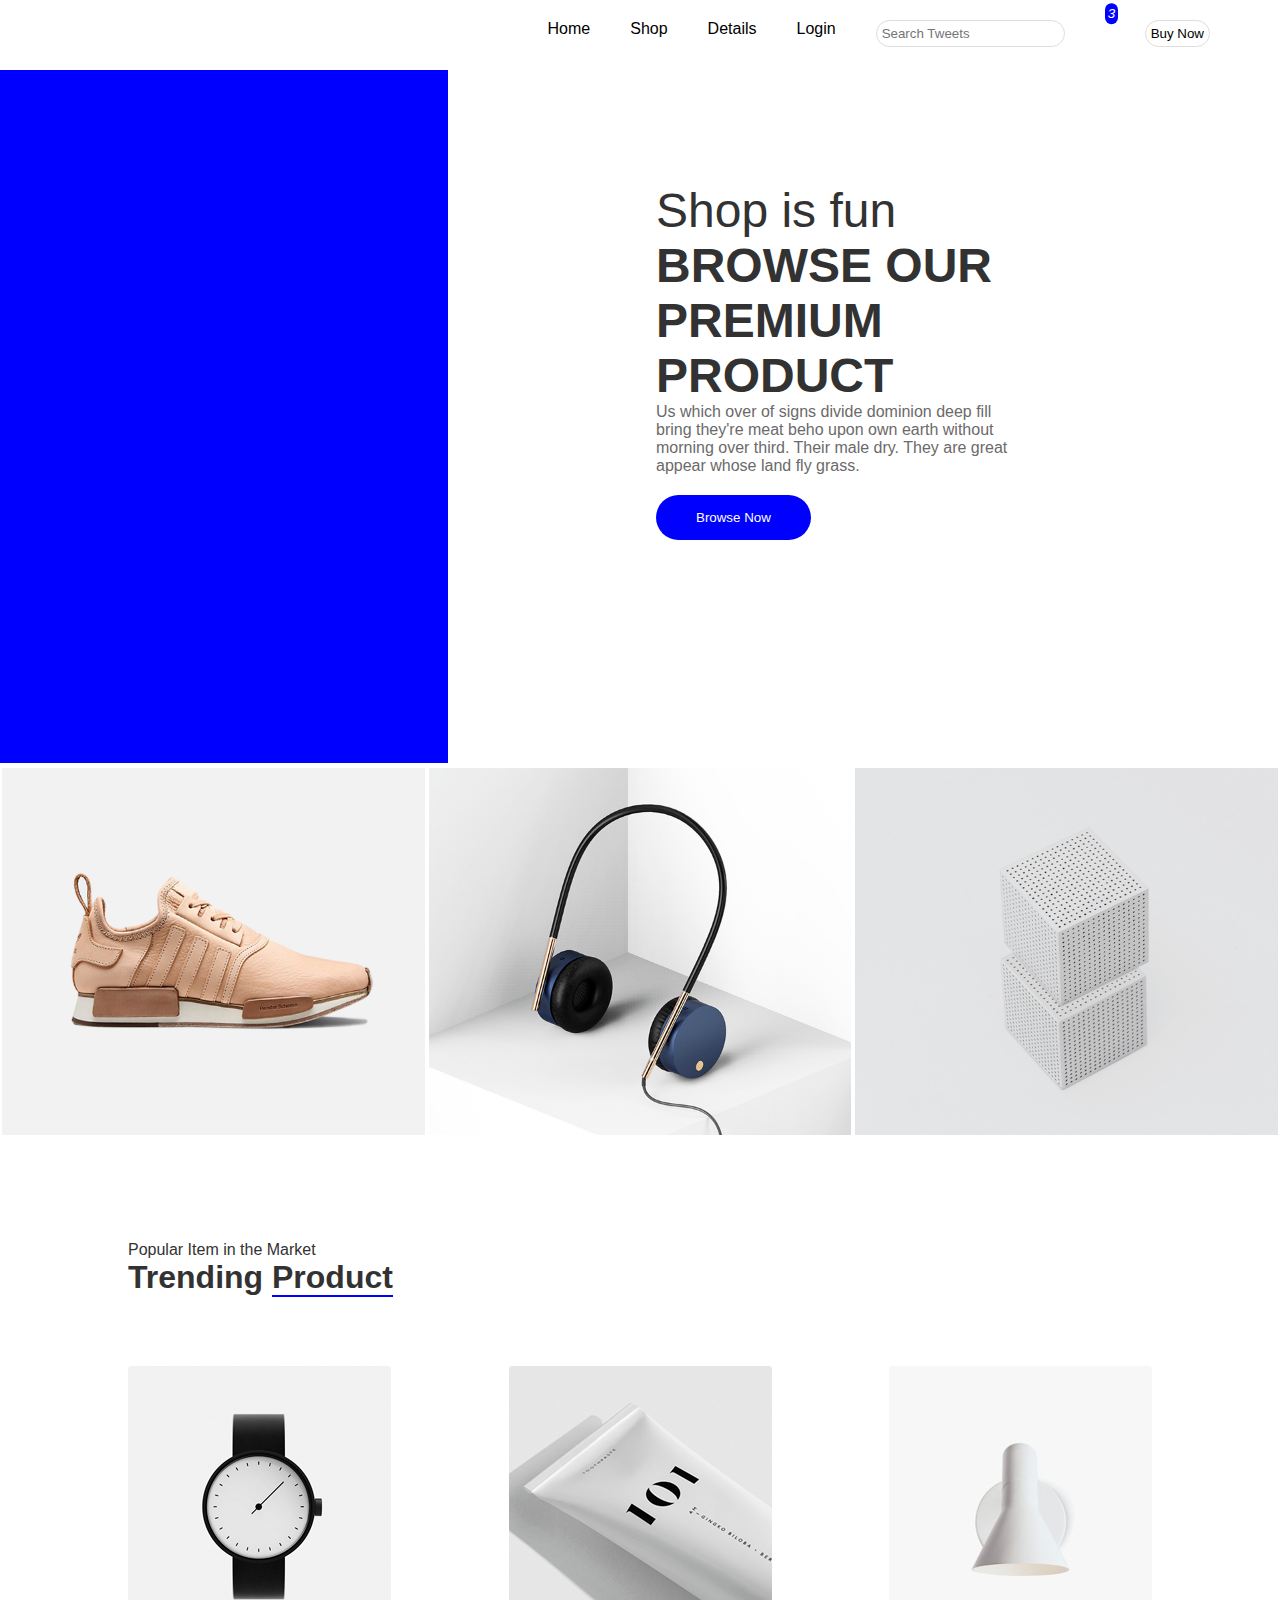
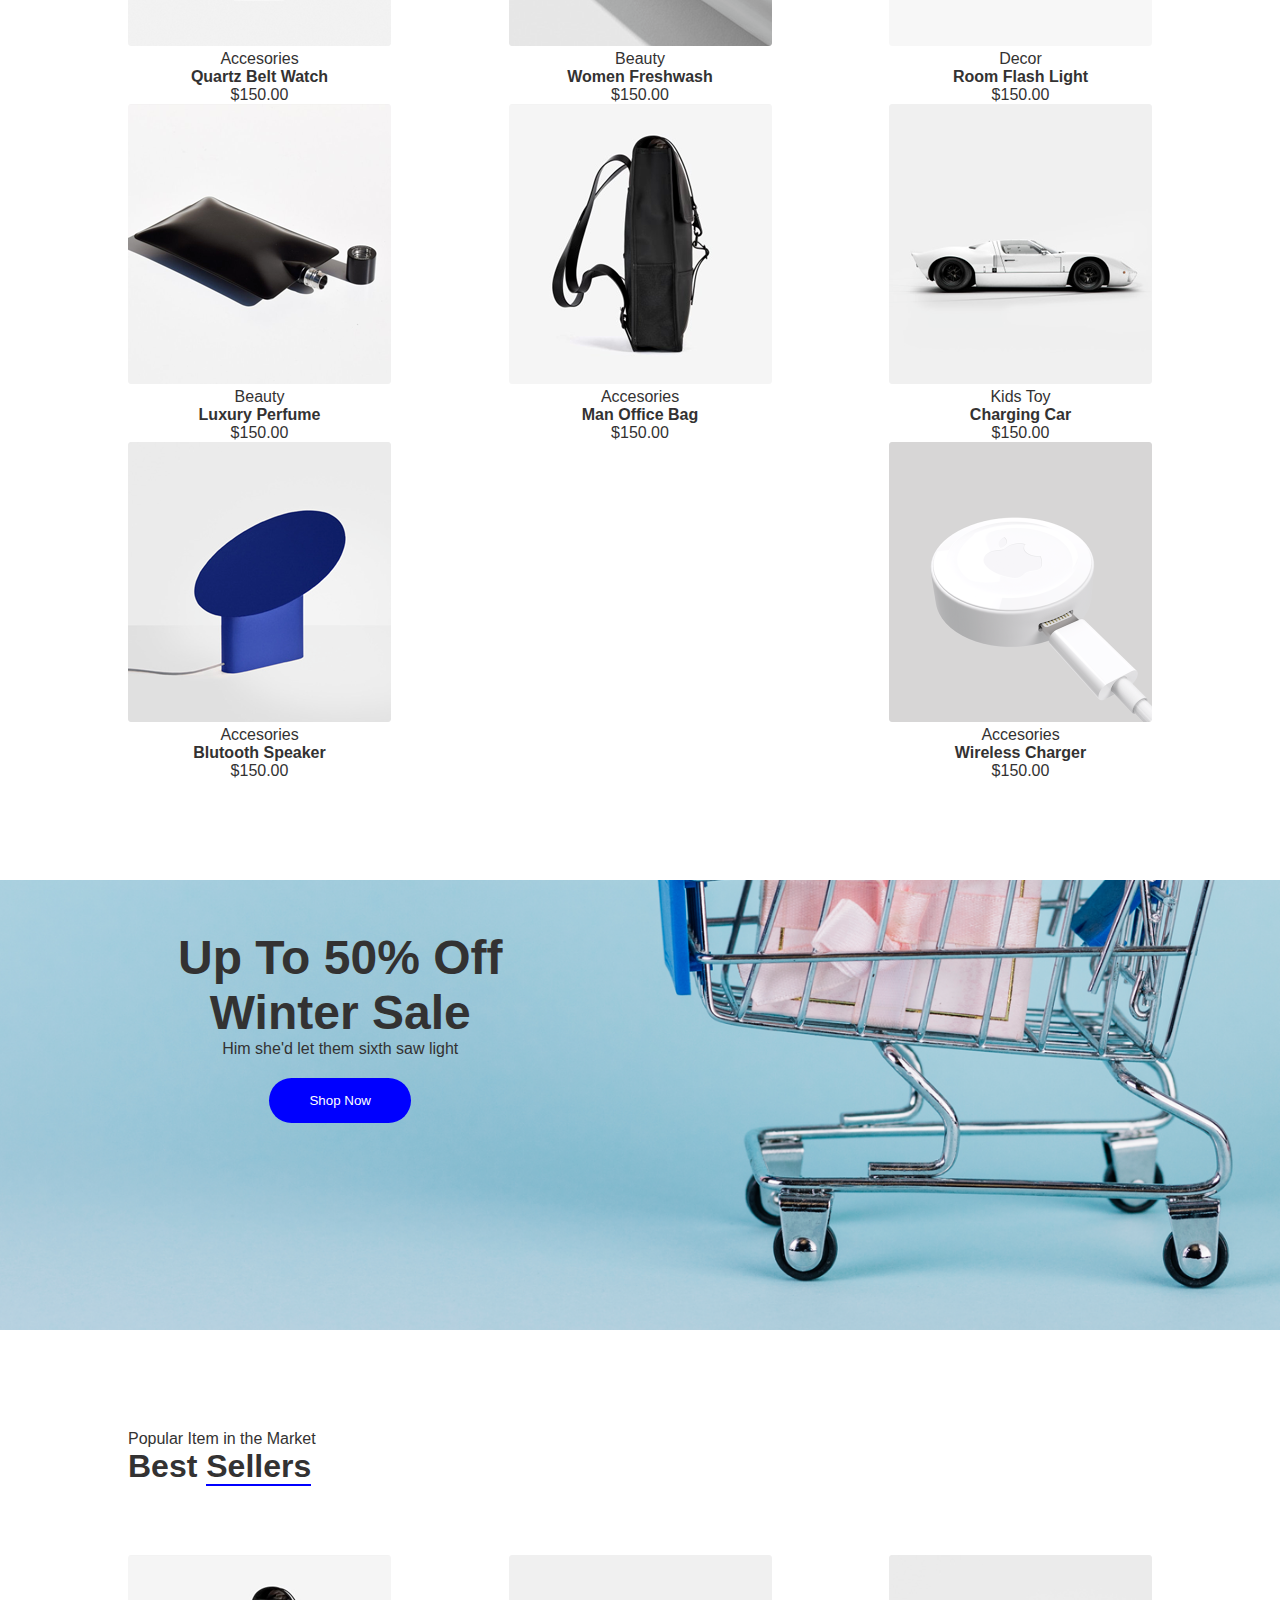
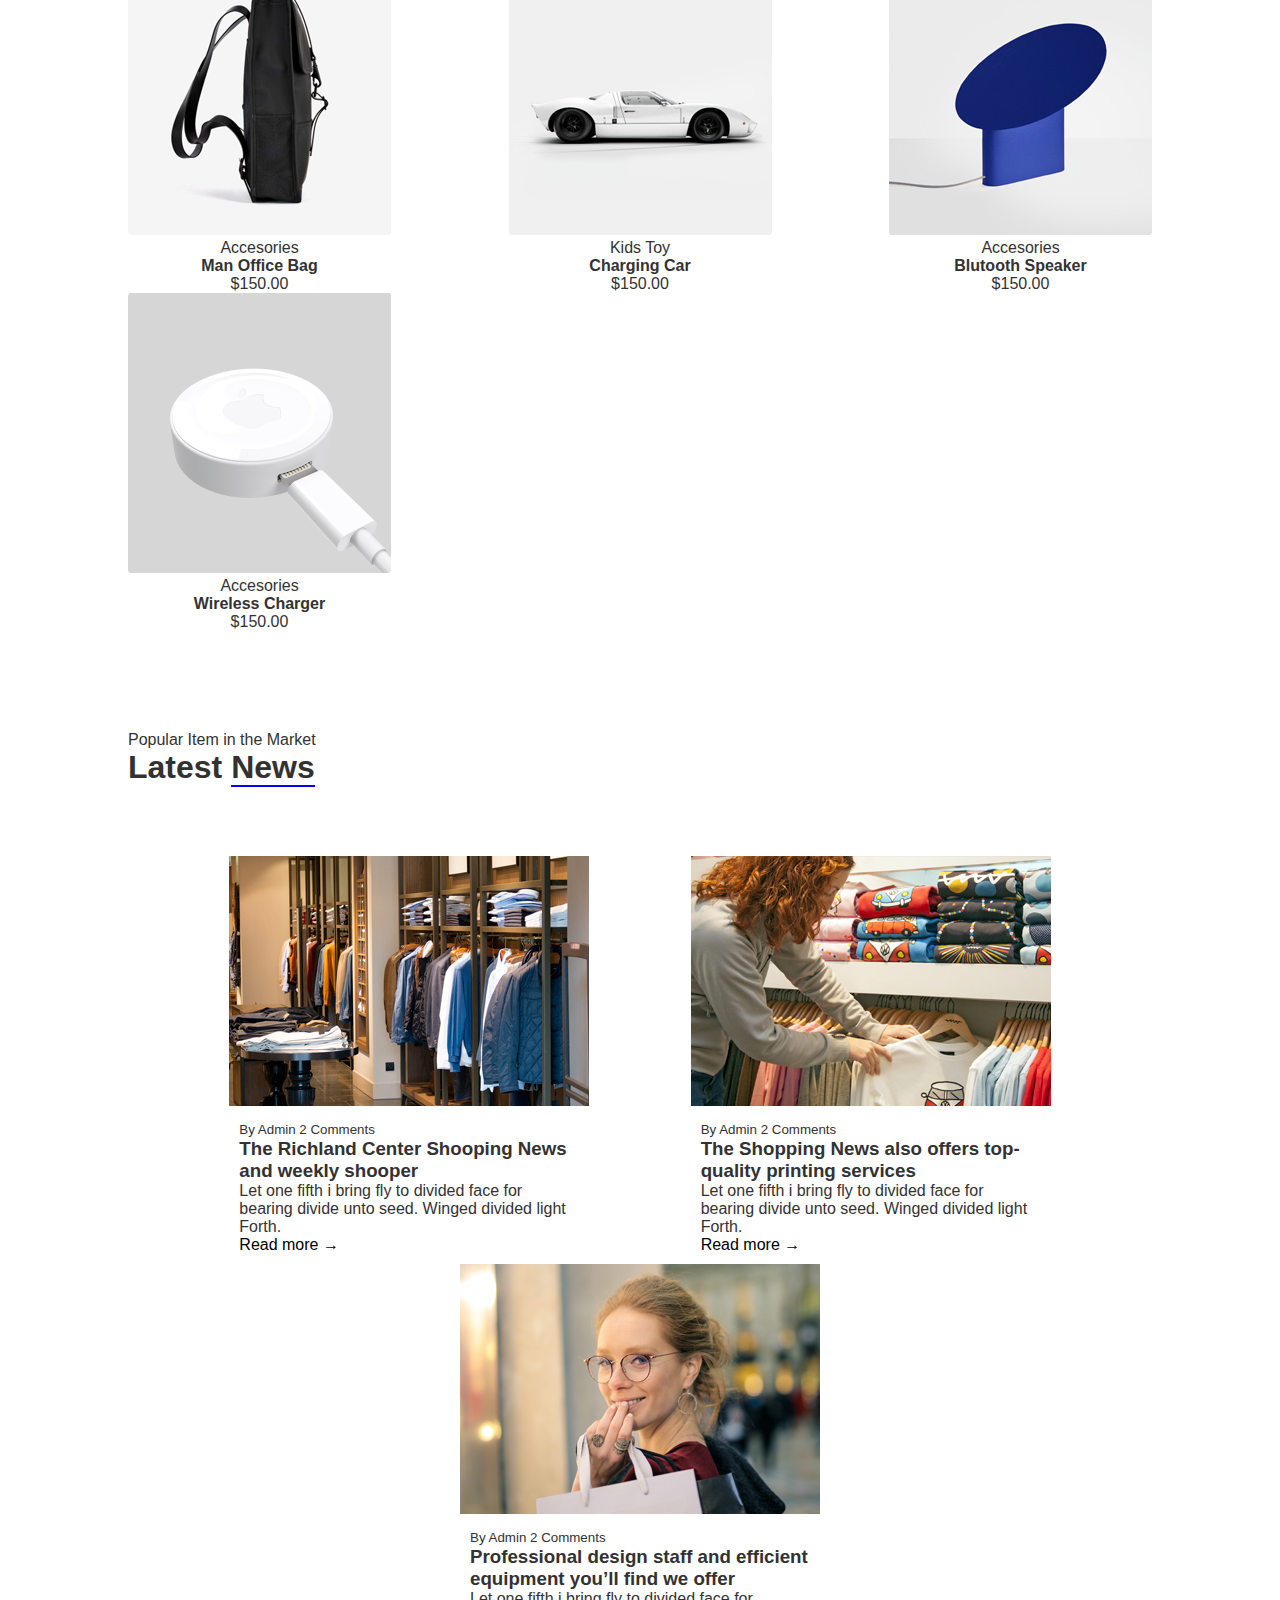
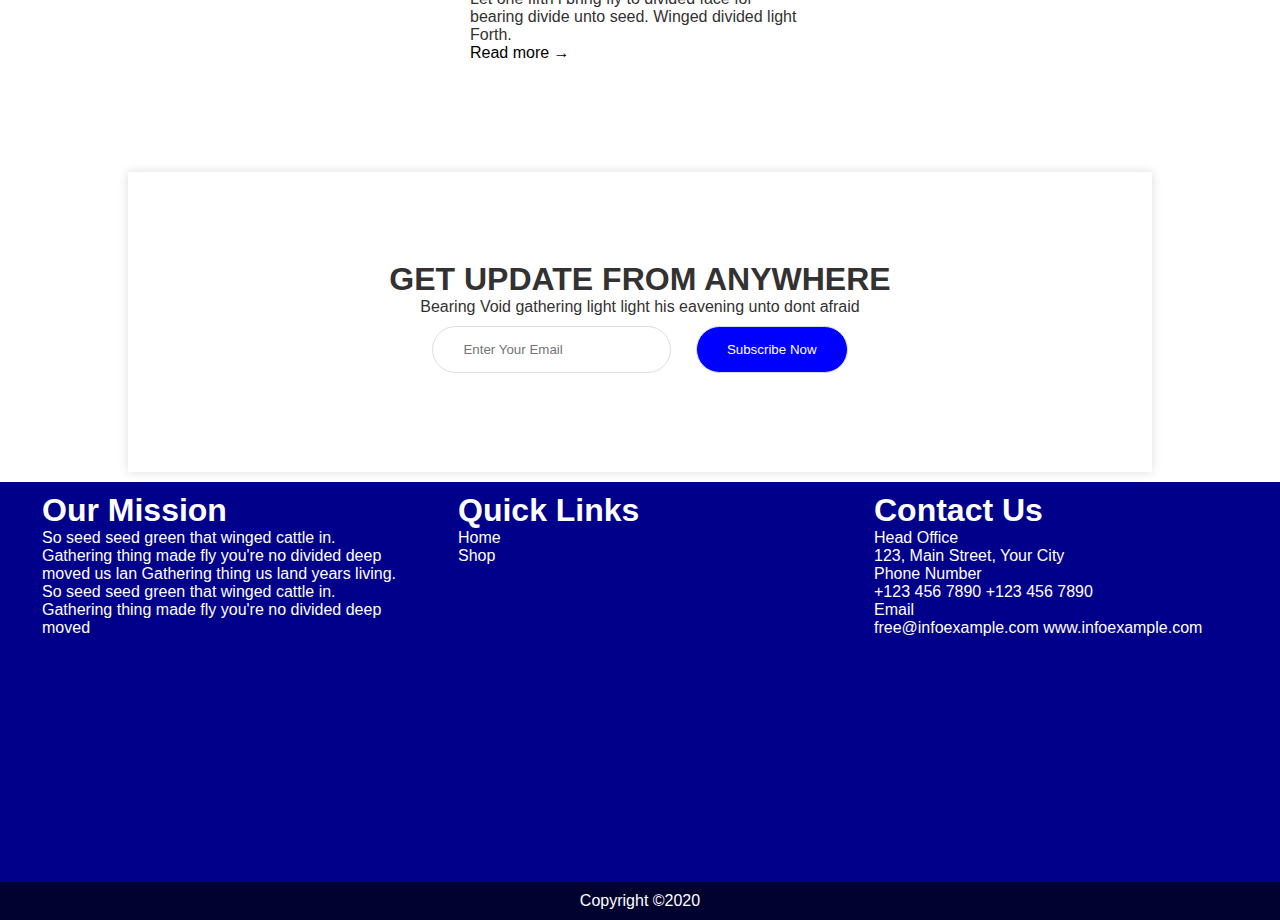
==== index.html @ 87e8f813 "Initial commit" ====
<!DOCTYPE html>
<html lang="en"> 
  <head>
    <meta charset="UTF-8" />
    <meta name="viewport" content="width=device-width, initial-scale=1.0" />
    <link rel="stylesheet" href="style.css" />
    <link rel="stylesheet" href="../font_awesome/css/all.css" />
    <title>Home Page</title>
  </head>
  <body>
    <div class="section-zero">
      <ul class="navbar">
        <li class="logo">
          <a href="./index.html"><i class="fa fa-home"></i></a>
        </li>
        <li class="item"><a href="./index.html">Home</a></li>
        <li class="item"><a href="./shop.html">Shop</a></li>
        <li class="item"><a href="./product_details.html">Details</a></li>
        <li class="item"><a href="./login.html">Login</a></li>
        <li class="item"><input type="text" placeholder="Search Tweets" /></li>
        <li class="item">
          <a href="./cart.html"
            ><i class="fa fa-shopping-cart"
              ><small id="cart-count">3</small></i
            ></a
          >
        </li>
        <li class="item">
          <a href="./checkout.html"><button>Buy Now</button></a>
        </li>
        <li class="toggle">
          <a href="#"><i onclick="handleToggle()" class="fa fa-bars"></i></a>
        </li>
      </ul>
    </div>
    <div class="section-one">
      <div class="blue"></div>
      <div class="light-blue"></div>
      <div class="white"></div>
      <div class="text">
        <div class="content">
          <h1 class="light-h-one">
            Shop is fun
          </h1>
          <h1 class="bold-h-one">BROWSE OUR PREMIUM PRODUCT</h1>
          <p class="thin-p">
            Us which over of signs divide dominion deep fill bring they're meat
            beho upon own earth without morning over third. Their male dry. They
            are great appear whose land fly grass.
          </p>
          <a href="./shop.html"><button>Browse Now</button></a>
        </div>
      </div>
    </div>
    <div class="section-three">
      <div class="item">
        <img src="./home/hero-slide1.png" width="100%" alt="" />
        <div class="text">
          <p>Sneaker for Unisex</p>
          <p>Fashion</p>
        </div>
      </div>
      <div class="item">
        <img src="./home/hero-slide2.png" width="100%" alt="" />
        <div class="text">
          <p>Bluetooth Spaeker</p>
          <p>Accesories Items</p>
        </div>
      </div>
      <div class="item">
        <img src="./home/hero-slide3.png" width="100%" alt="" />
        <div class="text">
          <p>Toy Car</p>
          <p>Accesories Items</p>
        </div>
      </div>
    </div>
    <div class="section-four">
      <p>
        Popular Item in the Market
      </p>
      <h1>Trending <span class="underlined">Product</span></h1>
      <div class="items">
        <div class="item">
          <div class="image">
            <img src="./product/product1.png" alt="" />
            <div class="action-buttons">
              <i class="fa fa-search"></i>
              <i class="fa fa-shopping-cart"></i>
              <i class="fa fa-heart"></i>
            </div>
          </div>
          <div class="details">
            <p>Accesories</p>
            <p><b>Quartz Belt Watch</b></p>
            <p>$150.00</p>
          </div>
        </div>
        <div class="item">
          <div class="image">
            <img src="./product/product2.png" alt="" />
            <div class="action-buttons">
              <i class="fa fa-search"></i>
              <i class="fa fa-shopping-cart"></i>
              <i class="fa fa-heart"></i>
            </div>
          </div>
          <div class="details">
            <p>Beauty</p>
            <p><b> Women Freshwash</b></p>
            <p>$150.00</p>
          </div>
        </div>
        <div class="item">
          <div class="image">
            <img src="./product/product3.png" alt="" />
            <div class="action-buttons">
              <i class="fa fa-search"></i>
              <i class="fa fa-shopping-cart"></i>
              <i class="fa fa-heart"></i>
            </div>
          </div>
          <div class="details">
            <p>Decor</p>
            <p><b> Room Flash Light</b></p>
            <p>$150.00</p>
          </div>
        </div>
        <div class="item">
          <div class="image">
            <img src="./product/product4.png" alt="" />
            <div class="action-buttons">
              <i class="fa fa-search"></i>
              <i class="fa fa-shopping-cart"></i>
              <i class="fa fa-heart"></i>
            </div>
          </div>
          <div class="details">
            <p>Beauty</p>
            <p><b> Luxury Perfume </b></p>
            <p>$150.00</p>
          </div>
        </div>
        <div class="item">
          <div class="image">
            <img src="./product/product5.png" alt="" />
            <div class="action-buttons">
              <i class="fa fa-search"></i>
              <i class="fa fa-shopping-cart"></i>
              <i class="fa fa-heart"></i>
            </div>
          </div>
          <div class="details">
            <p>Accesories</p>
            <p><b> Man Office Bag</b></p>
            <p>$150.00</p>
          </div>
        </div>
        <div class="item">
          <div class="image">
            <img src="./product/product6.png" alt="" />
            <div class="action-buttons">
              <i class="fa fa-search"></i>
              <i class="fa fa-shopping-cart"></i>
              <i class="fa fa-heart"></i>
            </div>
          </div>
          <div class="details">
            <p>Kids Toy</p>
            <p><b> Charging Car</b></p>
            <p>$150.00</p>
          </div>
        </div>
        <div class="item">
          <div class="image">
            <img src="./product/product7.png" alt="" />
            <div class="action-buttons">
              <i class="fa fa-search"></i>
              <i class="fa fa-shopping-cart"></i>
              <i class="fa fa-heart"></i>
            </div>
          </div>
          <div class="details">
            <p>Accesories</p>
            <p><b>Blutooth Speaker</b></p>
            <p>$150.00</p>
          </div>
        </div>
        <div class="item">
          <div class="image">
            <img src="./product/product8.png" alt="" />
            <div class="action-buttons">
              <i class="fa fa-search"></i>
              <i class="fa fa-shopping-cart"></i>
              <i class="fa fa-heart"></i>
            </div>
          </div>
          <div class="details">
            <p>Accesories</p>
            <p><b>Wireless Charger</b></p>
            <p>$150.00</p>
          </div>
        </div>
      </div>
    </div>
    <div class="section-five">
      <div class="text">
        <h1>
          Up To 50% Off
        </h1>
        <h1>Winter Sale</h1>
        <p>Him she'd let them sixth saw light</p>
        <a href="./shop.html"><button>Shop Now</button></a>
      </div>
    </div>
    <div class="section-six">
      <p>
        Popular Item in the Market
      </p>
      <h1>Best <span class="underlined">Sellers</span></h1>
      <div class="items">
        <div class="item">
          <div class="image">
            <img src="./product/product5.png" alt="" />
            <div class="action-buttons">
              <i class="fa fa-search"></i>
              <i class="fa fa-shopping-cart"></i>
              <i class="fa fa-heart"></i>
            </div>
          </div>
          <div class="details">
            <p>Accesories</p>
            <p><b> Man Office Bag</b></p>
            <p>$150.00</p>
          </div>
        </div>
        <div class="item">
          <div class="image">
            <img src="./product/product6.png" alt="" />
            <div class="action-buttons">
              <i class="fa fa-search"></i>
              <i class="fa fa-shopping-cart"></i>
              <i class="fa fa-heart"></i>
            </div>
          </div>
          <div class="details">
            <p>Kids Toy</p>
            <p><b> Charging Car</b></p>
            <p>$150.00</p>
          </div>
        </div>
        <div class="item">
          <div class="image">
            <img src="./product/product7.png" alt="" />
            <div class="action-buttons">
              <i class="fa fa-search"></i>
              <i class="fa fa-shopping-cart"></i>
              <i class="fa fa-heart"></i>
            </div>
          </div>
          <div class="details">
            <p>Accesories</p>
            <p><b>Blutooth Speaker</b></p>
            <p>$150.00</p>
          </div>
        </div>
        <div class="item">
          <div class="image">
            <img src="./product/product8.png" alt="" />
            <div class="action-buttons">
              <i class="fa fa-search"></i>
              <i class="fa fa-shopping-cart"></i>
              <i class="fa fa-heart"></i>
            </div>
          </div>
          <div class="details">
            <p>Accesories</p>
            <p><b>Wireless Charger</b></p>
            <p>$150.00</p>
          </div>
        </div>
      </div>
    </div>
    <div class="section-seven">
      <p>
        Popular Item in the Market
      </p>
      <h1>Latest <span class="underlined">News</span></h1>
      <div class="items">
        <div class="item">
          <div class="image">
            <img src="./img/blog/blog1.png" alt="" />
          </div>
          <div class="details">
            <small>By Admin <i class="fa fa-comment"></i> 2 Comments </small>
            <h3>The Richland Center Shooping News and weekly shooper</h3>
            <p>
              Let one fifth i bring fly to divided face for bearing divide unto
              seed. Winged divided light Forth.
            </p>
            <a href="#">Read more &rarr;</a>
          </div>
        </div>
        <div class="item">
          <div class="image">
            <img src="./img/blog/blog2.png" alt="" />
          </div>
          <div class="details">
            <small>By Admin <i class="fa fa-comment"></i> 2 Comments </small>
            <h3>The Shopping News also offers top-quality printing services</h3>
            <p>
              Let one fifth i bring fly to divided face for bearing divide unto
              seed. Winged divided light Forth.
            </p>
            <a href="#">Read more &rarr;</a>
          </div>
        </div>
        <div class="item">
          <div class="image">
            <img src="./img/blog/blog3.png" alt="" />
          </div>
          <div class="details">
            <small>By Admin <i class="fa fa-comment"></i> 2 Comments </small>
            <h3>
              Professional design staff and efficient equipment you’ll find we
              offer
            </h3>
            <p>
              Let one fifth i bring fly to divided face for bearing divide unto
              seed. Winged divided light Forth.
            </p>
            <a href="#">Read more &rarr;</a>
          </div>
        </div>
      </div>
    </div>
    <div class="section-eight">
      <h1>GET UPDATE FROM ANYWHERE</h1>
      <p>Bearing Void gathering light light his eavening unto dont afraid</p>
      <div>
        <input
          type="text"
          name="email"
          id="email"
          placeholder="Enter Your Email"
        />
        <button>Subscribe Now</button>
      </div>
    </div>
    <div class="section-nine">
      <div class="mission">
        <h1>Our Mission</h1>
        <p>
          So seed seed green that winged cattle in. Gathering thing made fly
          you're no divided deep moved us lan Gathering thing us land years
          living. So seed seed green that winged cattle in. Gathering thing made
          fly you're no divided deep moved
        </p>
      </div>
      <div class="quick-links">
        <h1>Quick Links</h1>
        <p>
          <a href="./index.html">Home</a>
        </p>
        <p>
          <a href="./shop.html">Shop</a>
        </p>
      </div>
      <div class="contact-us">
        <h1>Contact Us</h1>
        <p><i class="fa fa-location-arrow"></i> Head Office</p>
        <p>
          123, Main Street, Your City
        </p>
        <p>
          <i class="fa fa-phone"></i>
          Phone Number
        </p>
        <p>+123 456 7890 +123 456 7890</p>
        <p>
          <i class="fa fa-mail-bulk"></i>
          Email
        </p>
        <p>free@infoexample.com www.infoexample.com</p>
      </div>
    </div>
    <div class="footer">
      <p>Copyright ©2020</p>
    </div>
    <script src="index.js"></script>
  </body>
</html>
---- style.css ----
body {
  margin: 0;
  padding: 0;
  font-family: sans-serif;
  color: rgb(51, 50, 50);
}
* {
  margin: 0;
  padding: 0;
}
.light-h-one {
  font-weight: 300;
}
.slight-h-one {
  font-weight: 400;
}
.bold-h-one {
  font-weight: 700;
}
.thin-p {
  font-weight: 200;
  color: rgb(107, 106, 106);
}
.small_text {
  font-size: small;
  font-weight: 100;
}
a,
a:link,
a:visited {
  text-decoration: none;
}
button,
input,
select {
  outline: none;
}

/*section-zero*/
.section-zero {
  height: 70px;
}
/*section-zero*/

/* navbar */
.navbar {
  box-sizing: border-box;
  z-index: 2;
  margin: 0;
  padding: 0 50px;
  width: 100%;
  box-sizing: border-box;
  position: fixed;
  background-color: #fff;
  list-style: none;
  display: flex;
  flex-wrap: wrap;
  justify-content: space-between;
  align-items: center;
}
.navbar a,
.navbar a:link,
.navbar a:visited {
  color: black;
}
.navbar li {
  display: block;
  margin: 20px 20px;
}
.navbar .toggle {
  order: 1;
}
.navbar .item {
  order: 3;
  width: 100%;
  display: none;
}
.active .item {
  display: block;
}
.navbar button,
.navbar input {
  padding: 5px;
  border: #ddd solid 1px;
  border-radius: 20px;
  background-color: #fff;
}
.navbar .fa-shopping-cart {
  position: relative;
}
.navbar #cart-count {
  position: absolute;
  padding: 3px;
  background-color: blue;
  color: white;
  border-radius: 100px;
  font-size: smaller;
  transform: translate(0, -80%);
}
@media screen and (min-width: 960px) {
  .navbar {
    align-items: flex-start;
    flex-wrap: nowrap;
  }
  .navbar .logo {
    order: 0;
    margin-right: auto;
  }
  .navbar .item {
    order: 1;
    position: relative;
    display: block;
    width: auto;
  }
  .navbar .toggle {
    display: none;
  }
}
/* navbar */

/*section-one*/
.section-one {
  box-sizing: border-box;
  overflow: hidden;
  width: 100%;
  display: grid;
  grid-template-columns: 20vw 15vw 10vw 55vw;
  grid-template-rows: 7vh 70vh;
}
.blue {
  grid-row: 1/3;
  grid-column: 1/3;
  background-color: blue;
}
.light-blue {
  grid-row: 2/3;
  grid-column: 2/4;
  background-color: lightblue;
  z-index: 1;
  background: url("../images/hero-banner.png");
  background-position: bottom;
  background-size: cover;
}
.white {
  box-sizing: border-box;
  grid-row: 1/3;
  grid-column: 3/5;
  background-color: white;
}
.text {
  grid-row: 2/3;
  grid-column: 4/5;
  padding: 50px;
}
.text h1 {
  font-size: 3rem;
}
.text button {
  padding: 15px 40px;
  margin-top: 20px;
  color: white;
  border-radius: 30px;
  background-color: blue;
  border: blue;
}
.text .content {
  width: 60%;
  margin-left: 30px;
}
@media screen and (max-width: 1080px) {
  .light-blue {
    display: none;
  }
  .section-one {
    width: 100%;
    display: grid;
    grid-template-columns: 10vw 90vw;
    grid-template-rows: auto;
  }
  .blue {
    grid-column: 1/2;
    background-color: blue;
  }
  .white {
    grid-column: 2/3;
    background-color: white;
  }
  .text {
    grid-column: 2/3;
    padding: 100px 20px;
    box-sizing: border-box;
  }
  .text .content {
    width: 100%;
    margin-left: 0px;
  }
  .text h1 {
    font-size: 1.5rem;
  }
}
/*section-three*/
.section-three {
  margin-top: 3px;
  box-sizing: border-box;
  display: flex;
  flex-wrap: wrap;
  justify-content: center;
  align-items: center;
}
.section-three .item {
  position: relative;
  flex: 0 1 33%;
  margin: 2px;
  overflow: hidden;
}

.section-three .item .text {
  padding: 10px;
  position: absolute;
  background-color: blue;
  color: white;
  width: 60%;
  display: block;
  visibility: hidden;
  height: 100px;
  top: 60%;
  transition: visibility 0.5s;
}
.item img {
  transition: opacity 0.5s;
}
.section-three .item:hover img {
  opacity: 0.3;
}
.section-three .item:hover .text {
  visibility: visible;
}
@media screen and (max-width: 600px) {
  .section-three .item {
    position: relative;
    flex: 0 1 100%;
    margin: 2px;
    overflow: hidden;
  }
}
/*section-four*/
.section-four {
  width: 80%;
  margin: 100px auto;
}
.section-four h1 {
  margin-bottom: 70px;
}
.section-four .items {
  display: flex;
  flex-wrap: wrap;
  justify-content: space-between;
  text-align: center;
}
.underlined {
  border-bottom: 2px solid blue;
}
.section-four .items .item .image {
  position: relative;
}
.section-four .items .item .action-buttons {
  opacity: 0.4;
  visibility: hidden;
  bottom: 0;
  width: 100%;
  position: absolute;
  background-color: #ddd;
  height: 70px;
  display: flex;
  justify-content: space-evenly;
  align-items: center;
  transition: visibility 0.6s;
}
.section-four .items .item .action-buttons i {
  background-color: blue;
  padding: 10px;
  color: white;
}
.section-four .items .item:hover .action-buttons {
  visibility: visible;
}
/*section-five*/
.section-five {
  position: relative;
  background: url("./home/parallax-bg.png");
  background-position: center;
  background-size: cover;
  margin: 0;
  padding: 0;
  box-sizing: border-box;
  width: 100%;
  min-height: 450px;
  overflow: hidden;
}
.section-five .text {
  position: absolute;
  left: 10%;
  text-align: center;
}
/*section-six*/
.section-six {
  width: 80%;
  margin: 100px auto;
}
.section-six h1 {
  margin-bottom: 70px;
}
.section-six .items {
  display: flex;
  flex-wrap: wrap;
  justify-content: space-between;
  text-align: center;
}
.underlined {
  border-bottom: 2px solid blue;
}
.section-six .items .item .image {
  position: relative;
}
.section-six .items .item .action-buttons {
  opacity: 0.4;
  visibility: hidden;
  bottom: 0;
  width: 100%;
  position: absolute;
  background-color: #ddd;
  height: 70px;
  display: flex;
  justify-content: space-evenly;
  align-items: center;
  transition: visibility 0.6s;
}
.section-six .items .item .action-buttons i {
  background-color: blue;
  padding: 10px;
  color: white;
}
.section-six .items .item:hover .action-buttons {
  visibility: visible;
}
/*section-seven*/
.section-seven {
  width: 80%;
  margin: 100px auto;
}
.section-seven h1 {
  margin-bottom: 70px;
}
.section-seven .items {
  display: flex;
  flex-wrap: wrap;
  justify-content: space-evenly;
  align-items: center;
}
.underlined {
  border-bottom: 2px solid blue;
}
.section-seven .items .item {
  flex: 0 0 30%;
}
.section-seven .items .item a {
  color: black;
}
.section-seven .items .item .details {
  padding: 10px;
}
/*section-eight*/
.section-eight {
  display: flex;
  flex-direction: column;
  justify-content: center;
  align-items: center;
  width: 80%;
  margin: 10px auto;
  text-align: center;
  box-shadow: #ddd 0px 0px 10px 0px;
  min-height: 300px;
}
.section-eight input,
.section-eight button {
  padding: 15px 30px;
  border-radius: 30px;
  border: #ddd 1px solid;
  margin: 10px;
}
.section-eight button {
  background-color: blue;
  color: white;
}
/*section-nine*/
.section-nine {
  width: 100%;
  background-color: darkblue;
  box-sizing: border-box;
  display: flex;
  justify-content: space-evenly;
  align-items: baseline;
  flex-wrap: wrap;
  min-height: 400px;
}
.section-nine .mission,
.section-nine .quick-links,
.section-nine .contact-us {
  flex: 0 0 30%;
  color: white;
  padding: 10px;
  box-sizing: border-box;
}
.section-nine a {
  color: white;
}
@media screen and (max-width: 600px) {
  .section-nine .mission,
  .section-nine .quick-links,
  .section-nine .contact-us {
    flex: 0 0 100%;
  }
}
/*footer*/
.footer {
  width: 100%;
  padding: 10px;
  box-sizing: border-box;
  text-align: center;
  background-color: rgb(2, 2, 48);
  color: white;
}

/* ------Shop Section ------------- */
.grid-section {
  width: 80%;
  margin: auto;
  display: grid;
  grid-template-columns: 2fr 10px 9fr;
  grid-template-rows: auto;
  grid-template-areas:
    "filter . search"
    "filter . list";
}
.grid-section .search {
  grid-area: search;
}
.grid-section .filter {
  grid-area: filter;
}
.product-list {
  grid-area: list;
}
.grid-section .search {
  padding: 0 30px;
  display: flex;
  background-color: lightblue;
  justify-content: center;
  align-items: center;
  flex-wrap: wrap;
}
.grid-section .search select,
.grid-section .search input {
  flex: 0 0 auto;
  margin: 10px;
  height: 30px;
}
.grid-section .search input {
  margin-left: auto;
}
.grid-section .filter .browse-categories {
  display: flex;
  flex-direction: column;
  justify-content: center;
  align-items: center;
}
.grid-section .filter .browse-categories h3,
.grid-section .filter .browse-categories div {
  background-color: #ddd;
  width: 100%;
  box-sizing: border-box;
  margin: 0 20px;
  padding: 10px;
  min-height: 40px;
}
.grid-section .filter .browse-categories h3 {
  background-color: blue;
  color: white;
}
.grid-section .filter .product-filter {
  margin-top: 20px;
  display: flex;
  flex-direction: column;
  justify-content: center;
  align-items: center;
}
.grid-section .filter .product-filter h3,
.grid-section .filter .product-filter h4,
.grid-section .filter .product-filter div {
  background-color: #ddd;
  width: 100%;
  box-sizing: border-box;
  margin: 0 20px;
  padding: 10px;
  min-height: 40px;
}
.grid-section .filter .product-filter h3 {
  background-color: blue;
  color: white;
}
/*product-list*/
.product-list {
  margin: 0;
  padding: 0;
  box-sizing: border-box;
  width: 100%;
}
.product-list .items {
  display: flex;
  flex-wrap: wrap;
  justify-content: space-around;
  align-items: center;
  text-align: center;
}
.underlined {
  border-bottom: 2px solid blue;
}
.product-list .items .item {
  margin: 20px;
}
.product-list .items .item .image {
  position: relative;
}
.product-list .items .item .action-buttons {
  opacity: 0.4;
  visibility: hidden;
  bottom: 0;
  width: 100%;
  position: absolute;
  background-color: #ddd;
  height: 70px;
  display: flex;
  justify-content: space-evenly;
  align-items: center;
  transition: visibility 0.6s;
}
.product-list .items .item .action-buttons i {
  background-color: blue;
  padding: 10px;
  color: white;
}
.product-list .items .item:hover .action-buttons {
  visibility: visible;
}
@media screen and (max-width: 600px) {
  .grid-section {
    width: 80%;
    margin: auto;
    display: grid;
    grid-template-columns: auto;
    grid-template-rows: auto;
    grid-template-areas:
      "search"
      "filter"
      "list";
  }
}
/*product-details*/
.product-details {
  display: flex;
  justify-content: center;
  align-items: center;
  flex-wrap: wrap;
}
.product-details .text,
.product-details .image {
  flex: 0 1 30%;
}
.product-details .text input {
  width: 30px;
}
.product-details .text i {
  display: inline-block;
  padding: 10px;
  margin: 10px;
  background-color: #ddd;
}
.product-details .text h2 {
  color: blue;
}
.product-details .image img {
  width: 100%;
}
@media screen and (max-width: 600px) {
  .product-details .text,
  .product-details .image {
    flex: 0 1 100%;
  }
}

/* One page tabs*/
.onpage-tab {
  width: 70%;
  margin: auto;
  border: solid #ddd 1px;
  margin-bottom: 20px;
}
.onpage-tab .buttons {
  padding: 10px 0;
  background-color: #ddd;
  display: flex;
  justify-content: center;
  align-items: center;
}
.onpage-tab .buttons button {
  padding: 10px;
  border-radius: 20px;
  background-color: #fff;
  outline: none;
  border: white;
  margin: 0 auto;
}
.onpage-tab .tabcontent {
  padding: 10px;
}
.onpage-tab .tabcontent .specification p {
  display: flex;
  justify-content: space-between;
  border-bottom: 1px solid #ddd;
}
@media screen and (max-width: 600px) {
  .onpage-tab {
    width: 100%;
    box-sizing: border-box;
  }
}
/*comment-section*/
.comment-section {
  margin-top: 10px;
  display: flex;
  justify-content: center;
  flex-wrap: wrap;
}
.comment-section .comment-list,
.comment-section .comment-form {
  flex: 0 0 48%;
}
@media screen and (max-width: 600px) {
  .comment-section .comment-list,
  .comment-section .comment-form {
    flex: 0 0 100%;
  }
}
.comment .comment-section-one {
  width: 100%;
  display: flex;
  justify-content: space-around;
  align-items: center;
}
.comment .comment-section-one button,
.comment .comment-section-one img,
.comment .comment-section-one div {
  margin: 10px;
}
.comment .comment-section-one button {
  margin-left: auto;
  padding: 5px 20px;
  border: #ddd 1px solid;
  outline: none;
  border-radius: 20px;
}
.comment-section .comment-form {
  padding: 20px;
  box-sizing: border-box;
}
.comment-section .comment-form input,
.comment-section .comment-form textarea {
  width: 90%;
  display: block;
  margin: 10px 0;
  height: 30px;
  outline: none;
  border-radius: 5px;
  font-size: large;
  border: solid #ddd 1px;
}
/*review-section*/
.review-section {
  margin-top: 10px;
  display: flex;
  justify-content: center;
  flex-wrap: wrap;
}
.review-section .review-list,
.review-section .review-form {
  flex: 0 0 48%;
}
.review-section .review-list .overall-review {
  display: flex;
  justify-content: space-evenly;
  align-items: center;
}
.review-section .review-list .overall-review .overall-review-one {
  text-align: center;
  flex: 0 1 150px;
  margin-right: 10px;
  background-color: #ddd;
}
@media screen and (max-width: 600px) {
  .review-section .review-list,
  .review-section .review-form {
    flex: 0 0 100%;
  }
}
.review .review-section-one {
  width: 100%;
  display: flex;
  justify-content: start;
  align-items: center;
}
.review .review-section-one img,
.review .review-section-one div {
  margin: 10px;
}
.review-section .review-form {
  padding: 20px;
  box-sizing: border-box;
}
.review-section .review-form input,
.review-section .review-form textarea {
  width: 90%;
  display: block;
  margin: 10px 0;
  height: 30px;
  outline: none;
  border-radius: 5px;
  font-size: large;
  border: solid #ddd 1px;
}
.fa-star {
  color: yellow;
}

/*product-details-popular-section*/
.product-details-popular-section {
  width: 80%;
  margin: 100px auto;
}
.product-details-popular-section h1 {
  margin-bottom: 70px;
}
.product-details-popular-section .items {
  display: flex;
  flex-wrap: wrap;
}
.product-details-popular-section .section-of-three {
  margin: 10px;
  display: flex;
  flex-direction: column;
  width: 250px;
  padding: 20px;
  border: solid #ddd 1px;
}
.product-details-popular-section .section-of-three .item {
  display: flex;
  text-align: start;
}
.product-details-popular-section .section-of-three .item .details {
  margin-left: 20px;
}
.product-details-popular-section .items {
  display: flex;
  flex-wrap: wrap;
  justify-content: space-between;
  text-align: center;
}
.underlined {
  border-bottom: 2px solid blue;
}
/*Login*/
.login {
  display: flex;
  justify-content: center;
  align-items: center;
  flex-wrap: wrap;
  margin: 100px auto;
  width: 70%;
  box-shadow: 0px 0px 10px 0px;
}
.login button {
  padding: 10px 20px;
  border-radius: 30px;
  border: white solid 1px;
  outline: none;
  background-color: blue;
  color: white;
}
.login #call-to-register-button:hover {
  background-color: red;
}
.login #register-button {
  background-color: red;
  border: red solid 1px;
  border-radius: 0;
}
.login .login-section-one {
  flex: 0 1 50%;
  background-color: blue;
  height: 500px;
  display: flex;
  flex-direction: column;
  justify-content: center;
  align-items: center;
  padding: 10px 20px;
  box-sizing: border-box;
  color: white;
}
.login .login-section-one a {
  color: white;
  text-decoration: none;
}
.login .login-section-two {
  flex: 0 1 50%;
  background-color: white;
  height: 500px;
  display: flex;
  flex-direction: column;
  justify-content: center;
  text-align: center;
  padding: 20px 40px;
  box-sizing: border-box;
}
.login .login-section-two input {
  height: 30px;
  margin: 10px;
  border: none;
  border-bottom: 1px solid #ddd;
}
@media screen and (max-width: 600px) {
  .login {
    width: 100%;
    margin: 0;
  }
  .login .login-section-one {
    flex: 0 1 100%;
  }
  .login .login-section-two {
    flex: 0 1 100%;
  }
}
/*Checkout*/
.checkout {
  width: 70%;
  margin: auto;
  font-size: small;
}
.login-new-customer__blue_bc {
  background-color: lightblue;
  padding: 10px;
}
.checkout select,
.checkout textarea,
.checkout input {
  margin: 10px;
}
.checkout button {
  display: inline-block;
  padding: 15px 30px;
  color: white;
  background-color: blue;
  border-radius: 100px;
  border: blue solid 1px;
  outline: none;
  margin: 10px;
}
.checkout .small_size {
  height: 40px;
  width: 40%;
  box-sizing: border-box;
  margin: 10px auto;
}
.checkout .big_size {
  height: 40px;
  width: 80%;
  box-sizing: border-box;
  margin: 10px auto;
}
@media screen and (max-width: 600px) {
  .checkout {
    width: 80%;
    margin: auto;
  }
  .checkout .small_size {
    width: 100%;
  }
  .checkout .big_size {
    width: 100%;
  }
}
.login-new-customer {
  width: 100%;
}
.login-new-customer__row {
  margin: 20px auto;
  box-sizing: border-box;
  display: flex;
  justify-content: space-between;
  align-items: flex-start;
  flex-wrap: wrap;
}
.login-new-customer__column--one {
  flex: 0 0 60%;
}
.login-new-customer__column--two {
  flex: 0 0 30%;
  margin: 10px 0;
  box-sizing: border-box;
  background-color: #ddd;
  padding: 20px;
}
.login-new-customer__column--two button {
  display: block;
}
.white_bc {
  background-color: #fff;
  padding: 10px;
}
.login-new-customer__column--two .order .order__row {
  display: flex;
  justify-content: space-between;
}
@media screen and (max-width: 600px) {
  .login-new-customer__column--one {
    flex: 0 0 100%;
  }
  .login-new-customer__column--two {
    flex: 0 0 100%;
  }
}
/*Cart*/
.cart-products-table {
  width: 70%;
  margin: 50px auto;
  font-size: medium;
  overflow-x: auto;
}
.cart-products-table table {
  width: 100%;
}
/* .cart-products-table table, */
.cart-products-table th,
.cart-products-table td {
  border-bottom: 1px solid #ddd;
  /* border-collapse: collapse; */
}
.cart-products-table th,
.cart-products-table td {
  padding: 15px;
}
.cart-products-table th {
  text-align: left;
}
.cart-products-table td#t {
  box-sizing: border-box;
  display: flex;
  justify-content: start;
  align-items: center;
}
.cart-products-table td#t span {
  margin-left: 20px;
}
.cart-products-table table input {
  height: 40px;
  width: 40px;
  text-align: center;
  font-size: medium;
}
.cart-action-buttons {
  width: 70%;
  margin: auto;
  border-bottom: 1px solid #ddd;
  padding: 0 20px 20px 20px;
  display: flex;
  justify-content: center;
  align-items: center;
  flex-wrap: wrap;
}
.cart-action-buttons #update {
  margin-right: auto;
}
.cart-action-buttons button,
.cart-action-buttons input {
  outline: none;
  margin: 10px;
  padding: 10px 30px;
  border-radius: 100px;
  border: solid #ddd 1px;
  background-color: lightblue;
}
.cart-action-buttons button#apply {
  background-color: blue;
  color: white;
}
@media screen and (max-width: 600px) {
  .cart-action-buttons #update {
    margin-right: none;
  }
  .cart-action-buttons button,
  .cart-action-buttons input {
    margin: 10px auto;
    width: 80%;
  }
}
.shipping-fee {
  border-bottom: 1px solid #ddd;
  width: 70%;
  margin: 30px auto;
  padding: 10px 0;
  text-align: right;
}
.shipping-fee input,
.shipping-fee select,
.shipping-fee button {
  padding: 10px;
  border-radius: 100px;
  background-color: lightblue;
  border: solid #ddd 1px;
  margin: 10px;
}
.purchase-button {
  width: 70%;
  margin: 10px auto 70px auto;
  text-align: right;
}
.purchase-button button {
  padding: 10px;
  border-radius: 100px;
  border: solid #ddd 1px;
  margin: 10px;
}
#checkout-button {
  background-color: blue;
  color: white;
}
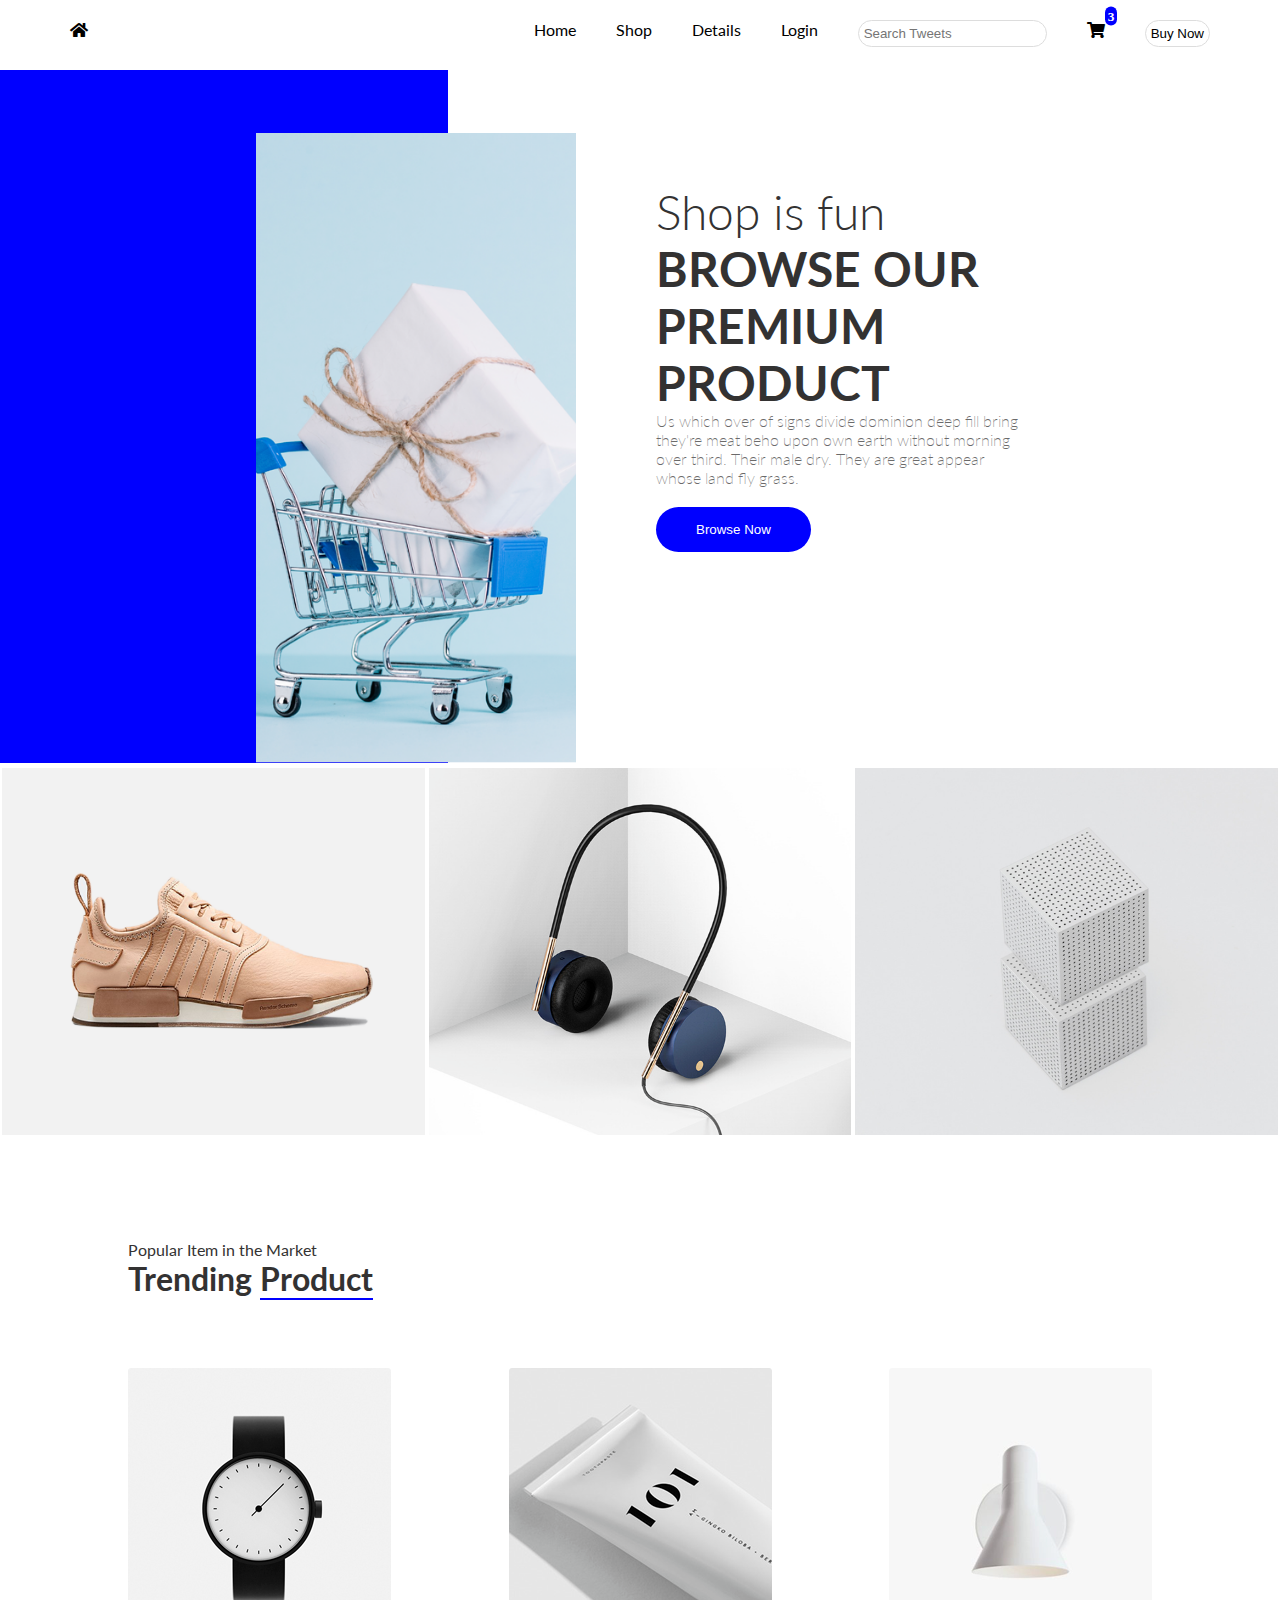
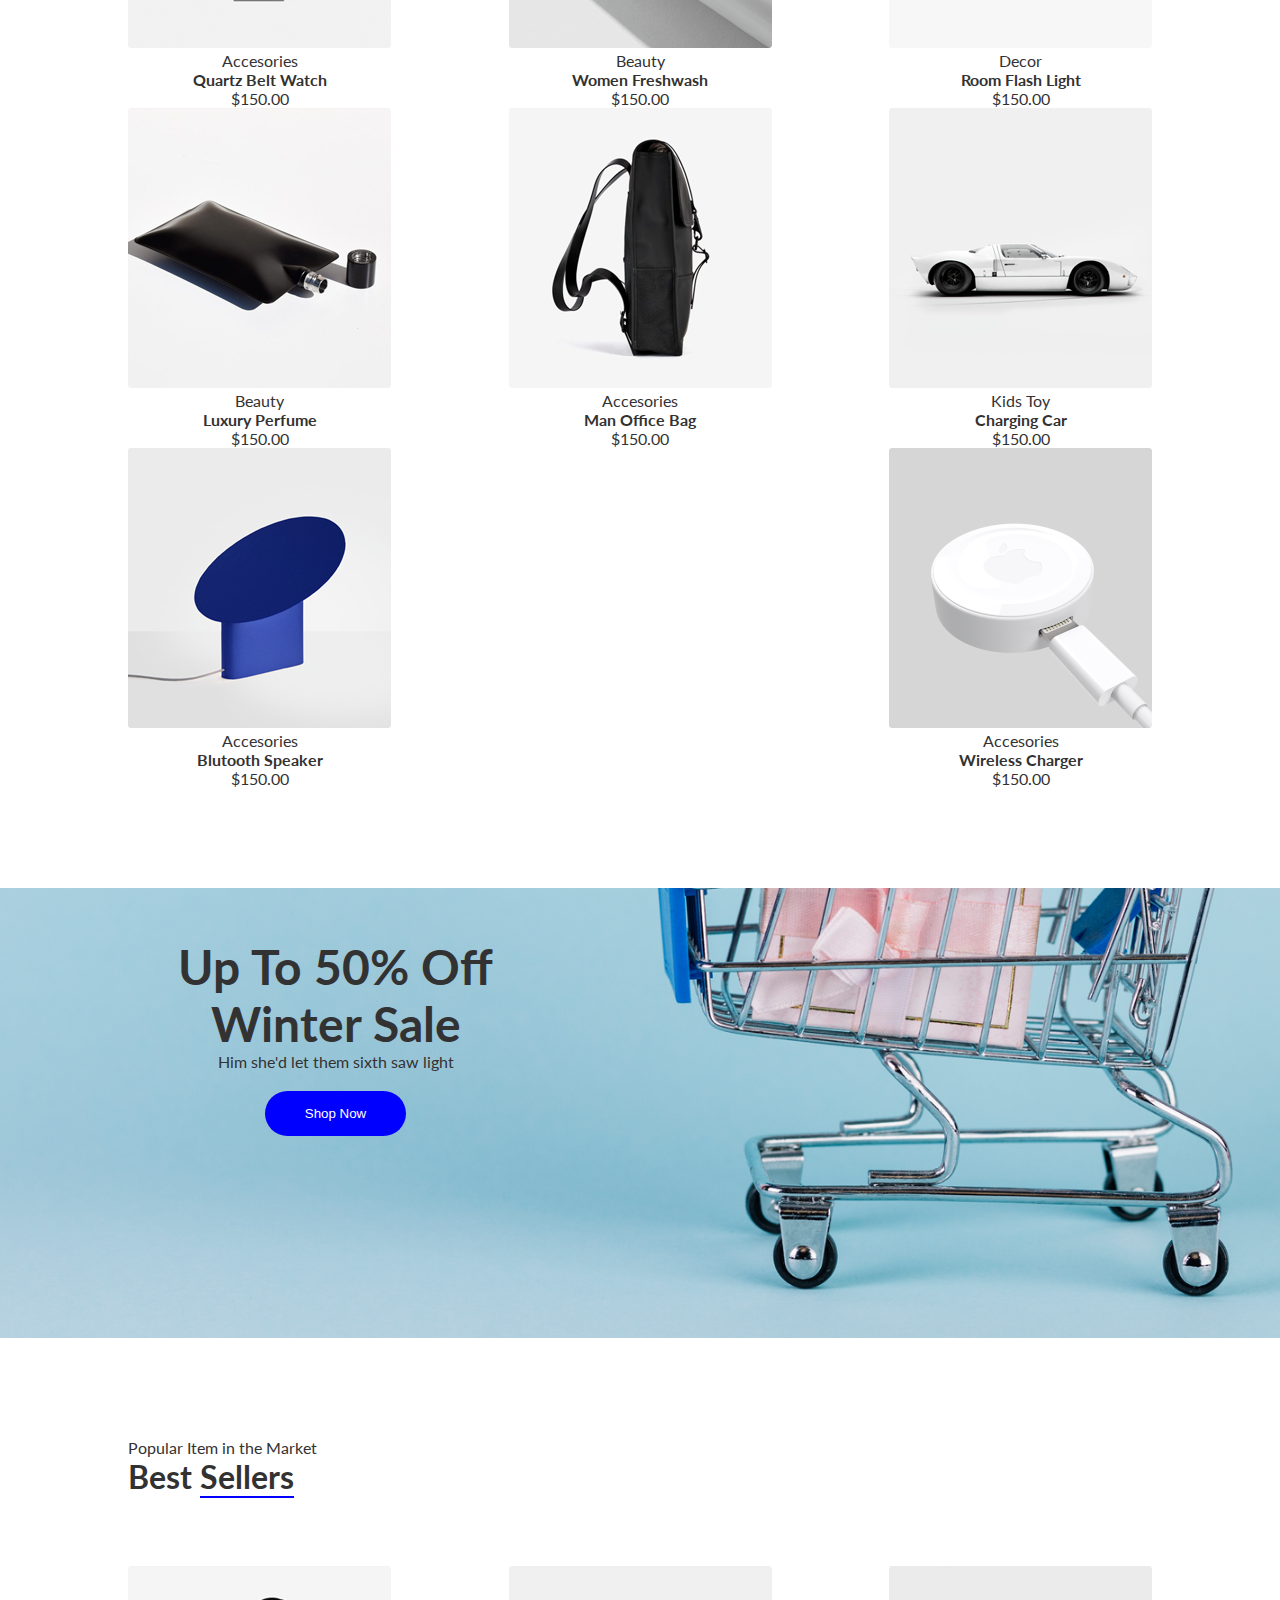
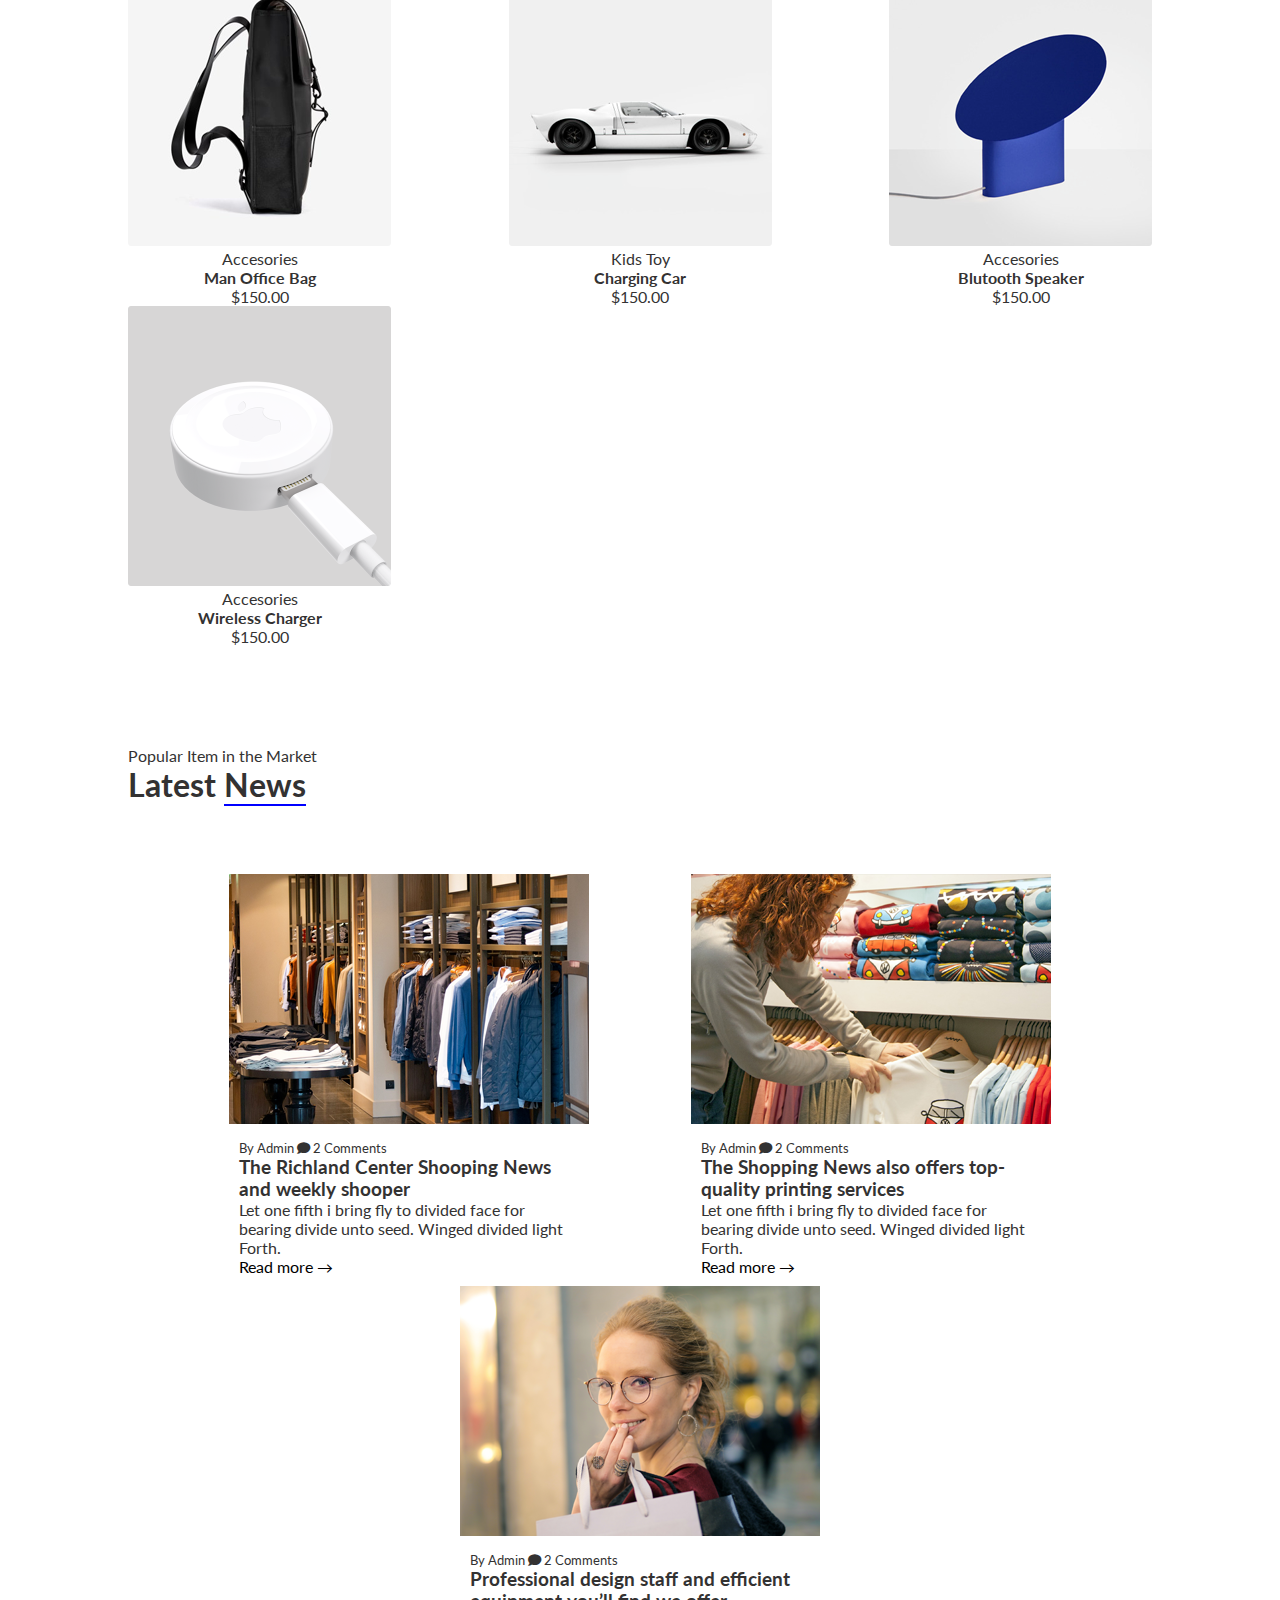
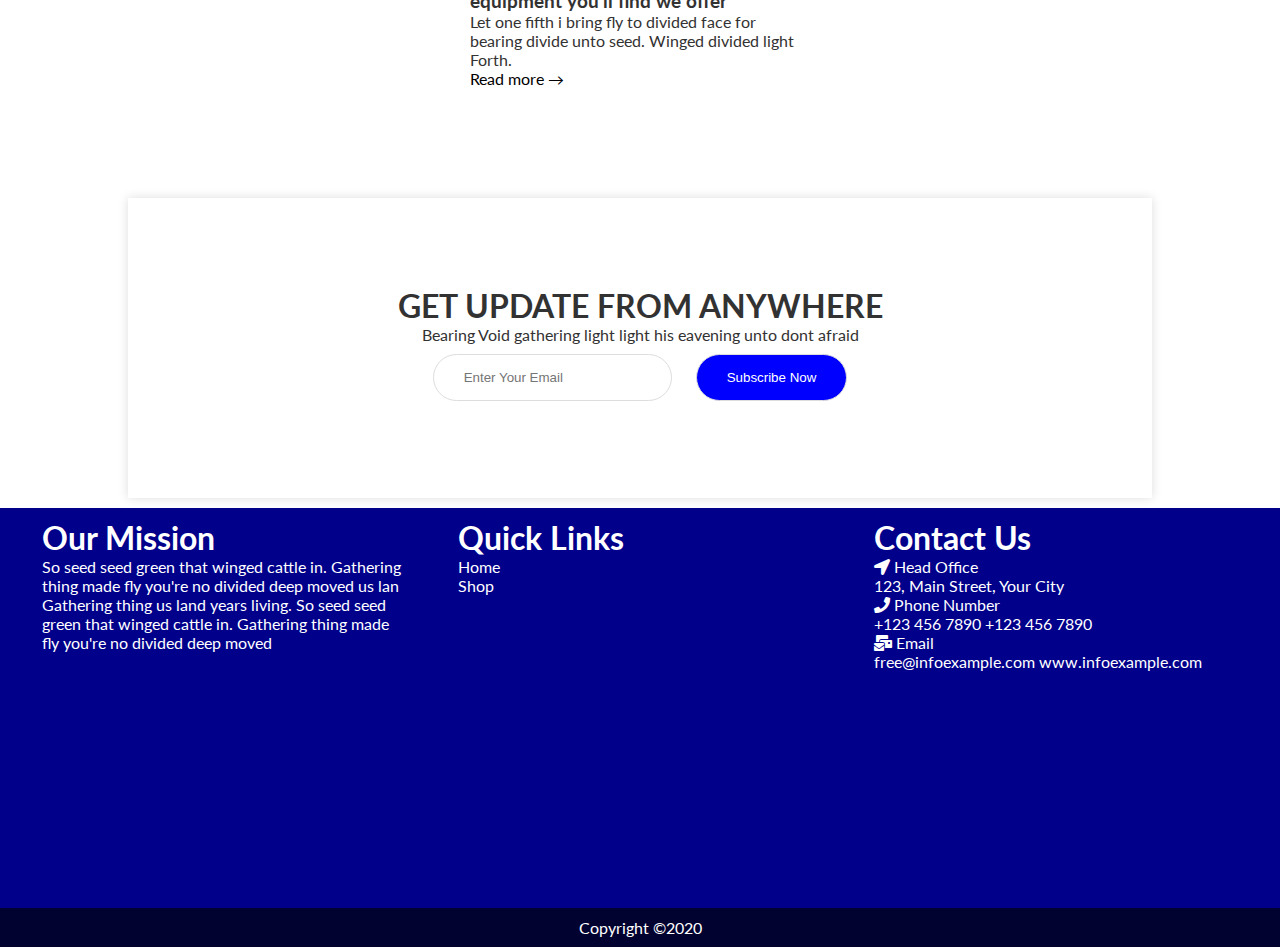
==== commit e7bb142e: "better" ====
--- a/index.html
+++ b/index.html
@@ -1,10 +1,11 @@
 <!DOCTYPE html>
-<html lang="en"> 
+<html lang="en">
   <head>
     <meta charset="UTF-8" />
     <meta name="viewport" content="width=device-width, initial-scale=1.0" />
     <link rel="stylesheet" href="style.css" />
-    <link rel="stylesheet" href="../font_awesome/css/all.css" />
+    <link rel="stylesheet" href="./font_awesome/css/all.css" />
+    <link href="https://fonts.googleapis.com/css2?family=Lato:wght@100;300;400;700&display=swap" rel="stylesheet">
     <title>Home Page</title>
   </head>
   <body>
--- a/style.css
+++ b/style.css
@@ -1,7 +1,7 @@
 body {
   margin: 0;
   padding: 0;
-  font-family: sans-serif;
+  font-family: "Lato", sans-serif;
   color: rgb(51, 50, 50);
 }
 * {
@@ -137,7 +137,7 @@
   grid-column: 2/4;
   background-color: lightblue;
   z-index: 1;
-  background: url("../images/hero-banner.png");
+  background: url("./hero-banner.png");
   background-position: bottom;
   background-size: cover;
 }
